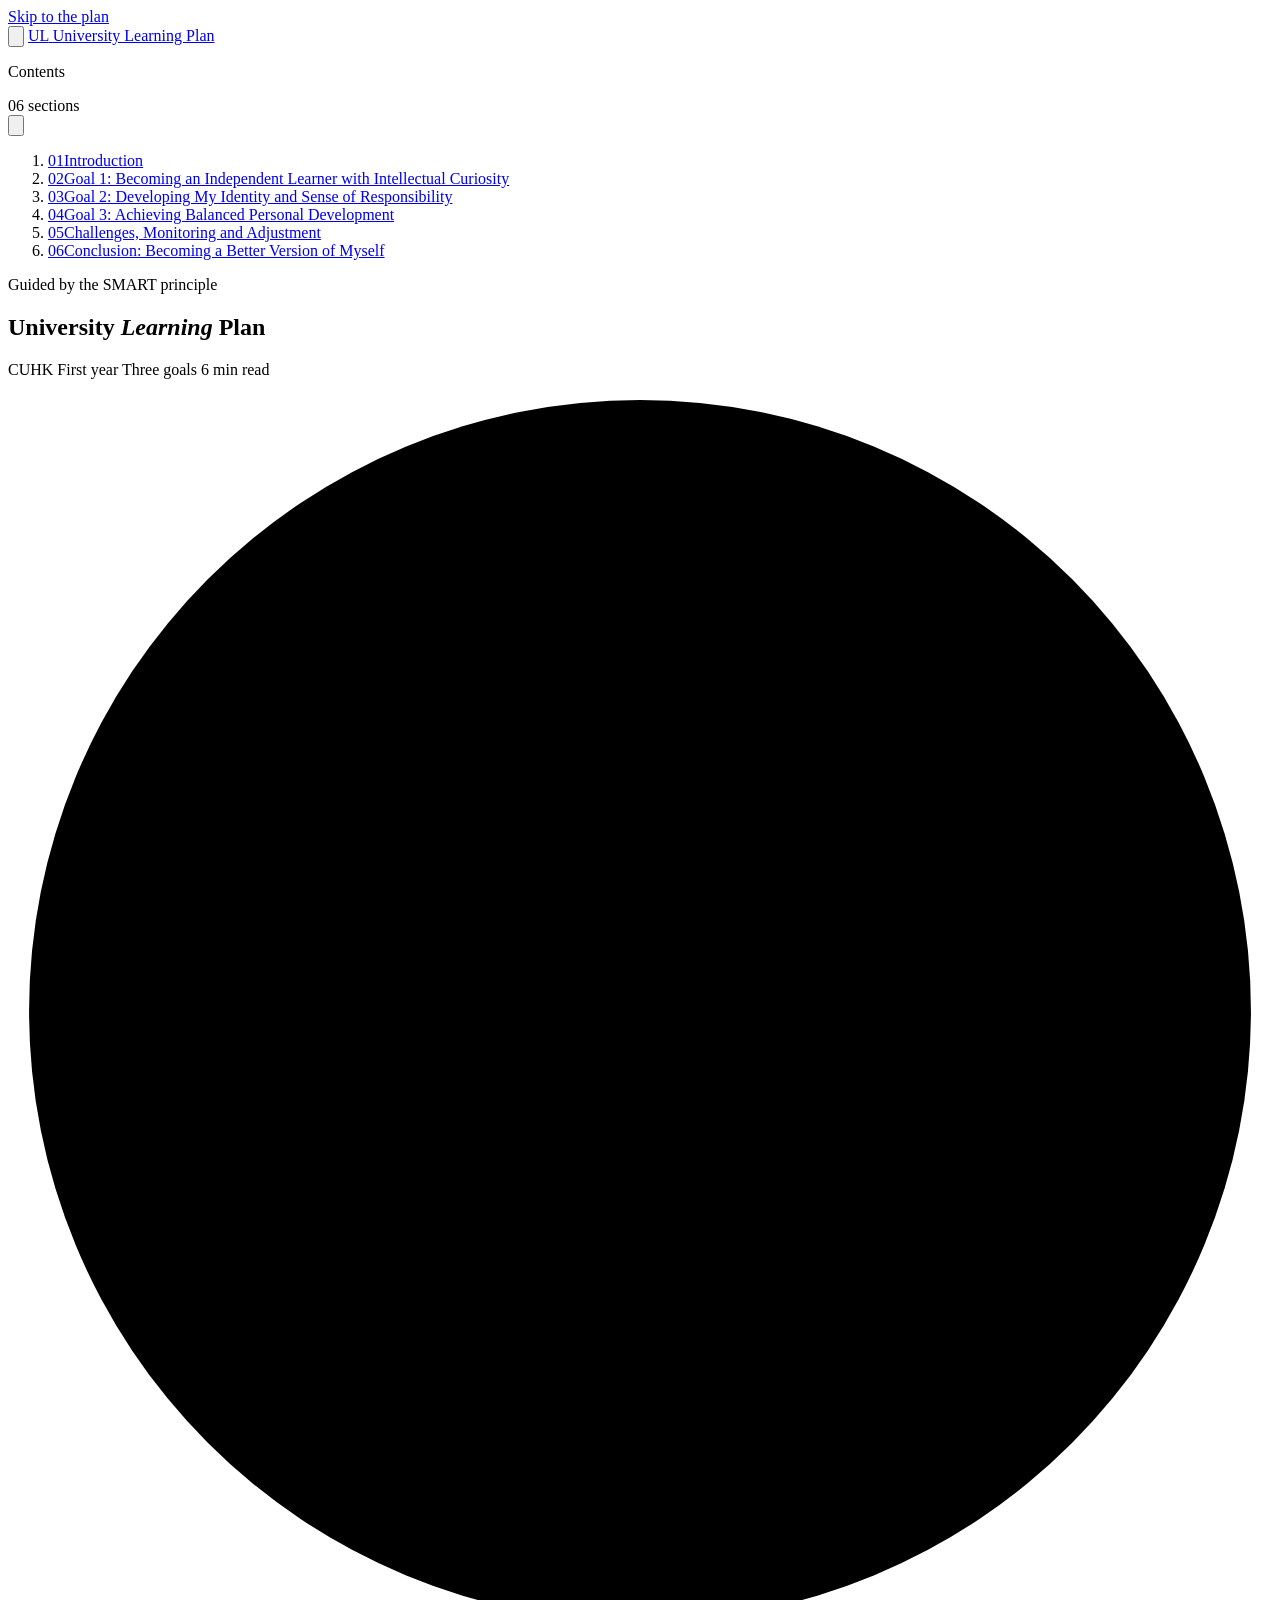
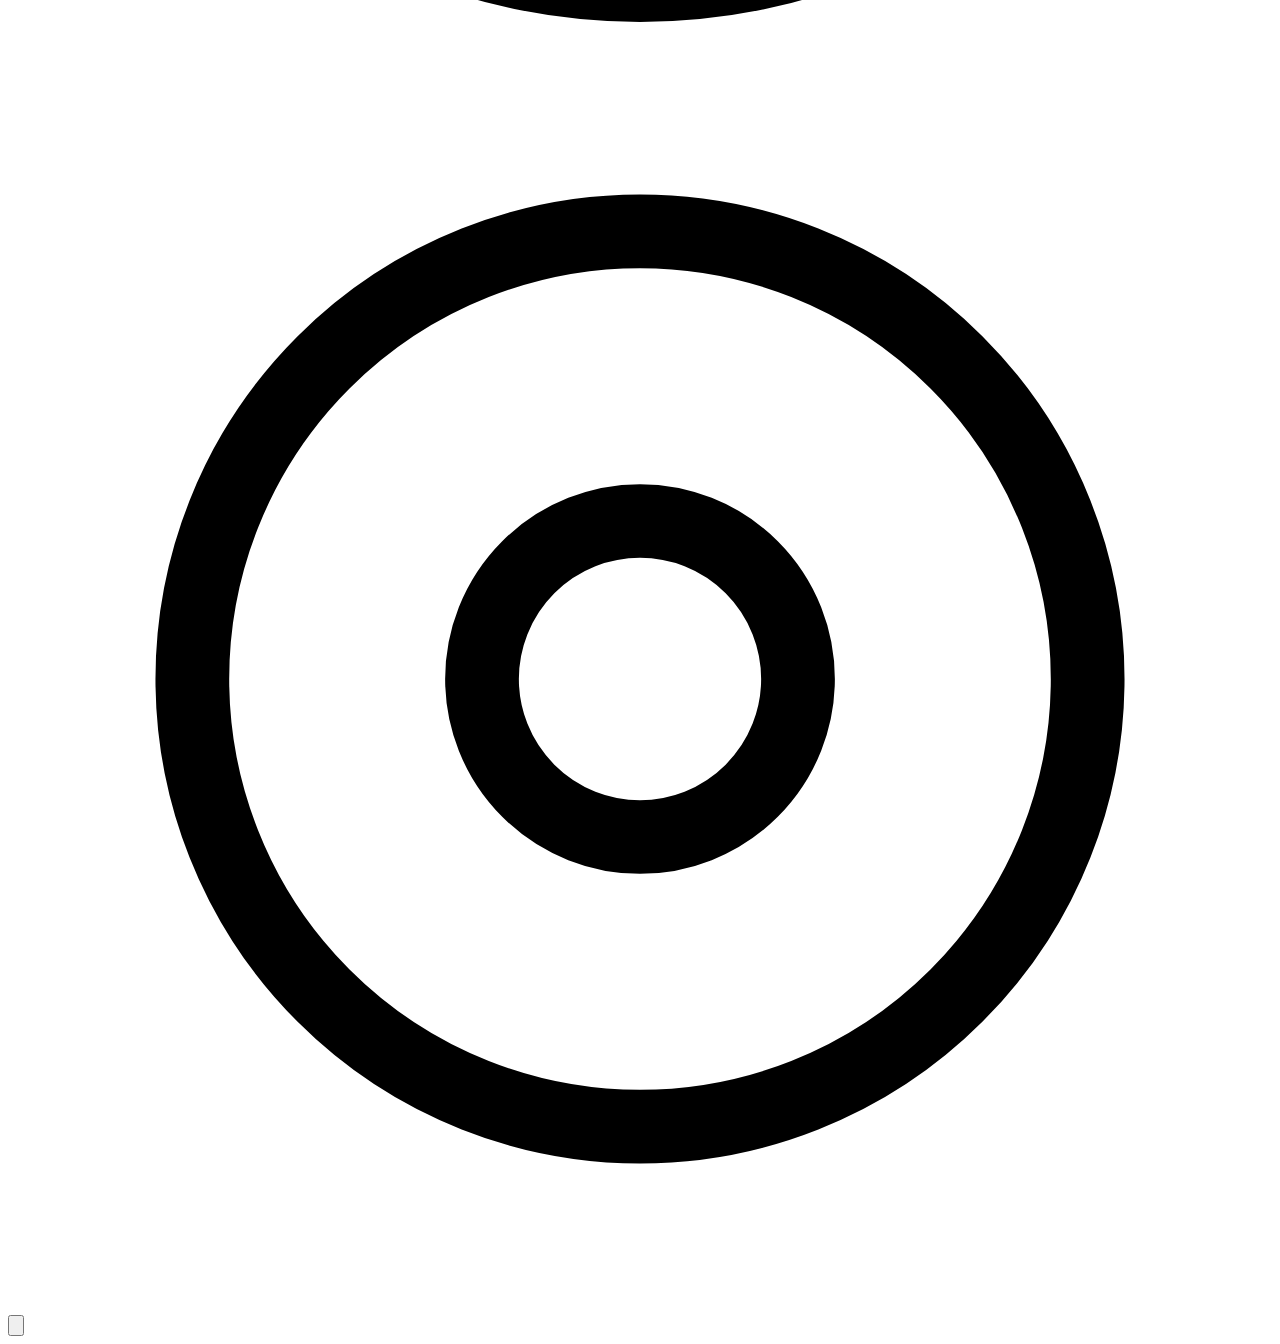
==== src/index.template.html @ 6b987682 "Add files via upload" ====
<!doctype html>
<html lang="en">
<head>
  <meta charset="utf-8">
  <meta name="viewport" content="width=device-width, initial-scale=1">
  <title>University Learning Plan — Interactive Edition</title>
  <meta name="description" content="An interactive reading of a first-year CUHK university learning plan, guided by the SMART principle.">
  <link rel="icon" href="assets/favicon.svg" type="image/svg+xml">
  <link rel="stylesheet" href="assets/styles.css">
  <script src="assets/app.js" defer></script>
</head>
<body>
  <a class="skip-link" href="#article">Skip to the plan</a>

  <header class="site-header">
    <button class="icon-btn nav-toggle" id="navToggle" type="button" aria-label="Open contents" aria-expanded="false" aria-controls="sidebar">
      <svg viewBox="0 0 24 24" fill="none" stroke="currentColor" stroke-width="1.6" stroke-linecap="round" aria-hidden="true">
        <path d="M4 7h16M4 12h16M4 17h16"/>
      </svg>
    </button>

    <a class="brand" href="#top" aria-label="University Learning Plan, back to top">
      <span class="brand-mark" aria-hidden="true">UL</span>
      <span class="brand-text">University Learning Plan</span>
    </a>
  </header>

  <div class="nav-scrim" id="navScrim"></div>

  <div class="layout">
    <aside class="sidebar" id="sidebar" aria-label="Contents">
      <div class="sidebar-head">
        <p class="eyebrow">Contents</p>
        <span class="sidebar-count">06 sections</span>
      </div>

      <button class="icon-btn sidebar-close" id="navClose" type="button" aria-label="Close contents">
        <svg viewBox="0 0 24 24" fill="none" stroke="currentColor" stroke-width="1.8" stroke-linecap="round" aria-hidden="true"><path d="m6 6 12 12M18 6 6 18"/></svg>
      </button>

      <nav aria-label="Sections">
        <ol class="nav">
          <li><a href="#introduction"><span class="i">01</span><span>Introduction</span></a></li>
          <li><a href="#goal-1"><span class="i">02</span><span>Goal 1: Becoming an Independent Learner with Intellectual Curiosity</span></a></li>
          <li><a href="#goal-2"><span class="i">03</span><span>Goal 2: Developing My Identity and Sense of Responsibility</span></a></li>
          <li><a href="#goal-3"><span class="i">04</span><span>Goal 3: Achieving Balanced Personal Development</span></a></li>
          <li><a href="#challenges"><span class="i">05</span><span>Challenges, Monitoring and Adjustment</span></a></li>
          <li><a href="#conclusion"><span class="i">06</span><span>Conclusion: Becoming a Better Version of Myself</span></a></li>
        </ol>
      </nav>
    </aside>

    <main class="main">
      <article class="article" id="article">
        <header class="hero" id="top">
          <p class="kicker">Guided by the SMART principle</p>
          <h1>University <em>Learning</em> Plan</h1>
          <div class="hero-meta">
            <span>CUHK</span>
            <span class="dot" aria-hidden="true"></span>
            <span>First year</span>
            <span class="dot" aria-hidden="true"></span>
            <span>Three goals</span>
            <span class="dot" aria-hidden="true"></span>
            <span data-readtime>6 min read</span>
          </div>
          <div class="hero-orbit" aria-hidden="true">
            <svg viewBox="0 0 240 240">
              <circle cx="120" cy="120" r="116"/>
              <circle cx="120" cy="120" r="86"/>
              <circle cx="120" cy="120" r="56"/>
              <circle cx="120" cy="120" r="26"/>
              <path d="M120 0v16M120 224v16M0 120h16M224 120h16"/>
            </svg>
          </div>
        </header>

        <!-- ARTICLE_CONTENT -->

        <div class="closing-rule" aria-hidden="true">
          <svg viewBox="0 0 24 24" fill="none" stroke="currentColor" stroke-width="1.4" stroke-linecap="round">
            <circle cx="12" cy="12" r="8.5"/>
            <circle cx="12" cy="12" r="3"/>
          </svg>
        </div>
      </article>
    </main>
  </div>

  <button class="to-top" id="toTop" type="button" aria-label="Back to top" title="Back to top">
    <svg viewBox="0 0 24 24" fill="none" stroke="currentColor" stroke-width="1.8" stroke-linecap="round" stroke-linejoin="round" aria-hidden="true">
      <path d="M12 19V5M6 11l6-6 6 6"/>
    </svg>
  </button>

  <dialog class="lightbox" id="lightbox" aria-label="Figure viewer">
    <div class="lb-bar">
      <span class="lb-title" id="lbTitle">Figure</span>
      <div class="lb-tools">
        <button class="icon-btn" id="lbZoomOut" type="button" aria-label="Zoom out" title="Zoom out">
          <svg viewBox="0 0 24 24" fill="none" stroke="currentColor" stroke-width="1.9" stroke-linecap="round" aria-hidden="true"><path d="M5 12h14"/></svg>
        </button>
        <span class="lb-scale" id="lbScale" aria-live="off">100%</span>
        <button class="icon-btn" id="lbZoomIn" type="button" aria-label="Zoom in" title="Zoom in">
          <svg viewBox="0 0 24 24" fill="none" stroke="currentColor" stroke-width="1.9" stroke-linecap="round" aria-hidden="true"><path d="M12 5v14M5 12h14"/></svg>
        </button>
        <button class="icon-btn" id="lbReset" type="button" aria-label="Reset zoom" title="Reset zoom">
          <svg viewBox="0 0 24 24" fill="none" stroke="currentColor" stroke-width="1.7" stroke-linecap="round" stroke-linejoin="round" aria-hidden="true">
            <path d="M4.5 10a7.5 7.5 0 1 1 2 6.4"/>
            <path d="M4 5v5h5"/>
          </svg>
        </button>
        <button class="icon-btn" id="lbClose" type="button" aria-label="Close viewer" title="Close (Esc)" autofocus>
          <svg viewBox="0 0 24 24" fill="none" stroke="currentColor" stroke-width="1.9" stroke-linecap="round" aria-hidden="true"><path d="m6 6 12 12M18 6 6 18"/></svg>
        </button>
      </div>
    </div>

    <div class="lb-stage" id="lbStage">
      <img id="lbImage" alt="Figure preview">
    </div>

    <div class="lb-foot">
      <span>Drag to pan · Scroll to zoom · Double-click to toggle zoom</span>
      <span><kbd>Esc</kbd> to close</span>
    </div>
  </dialog>
</body>
</html>
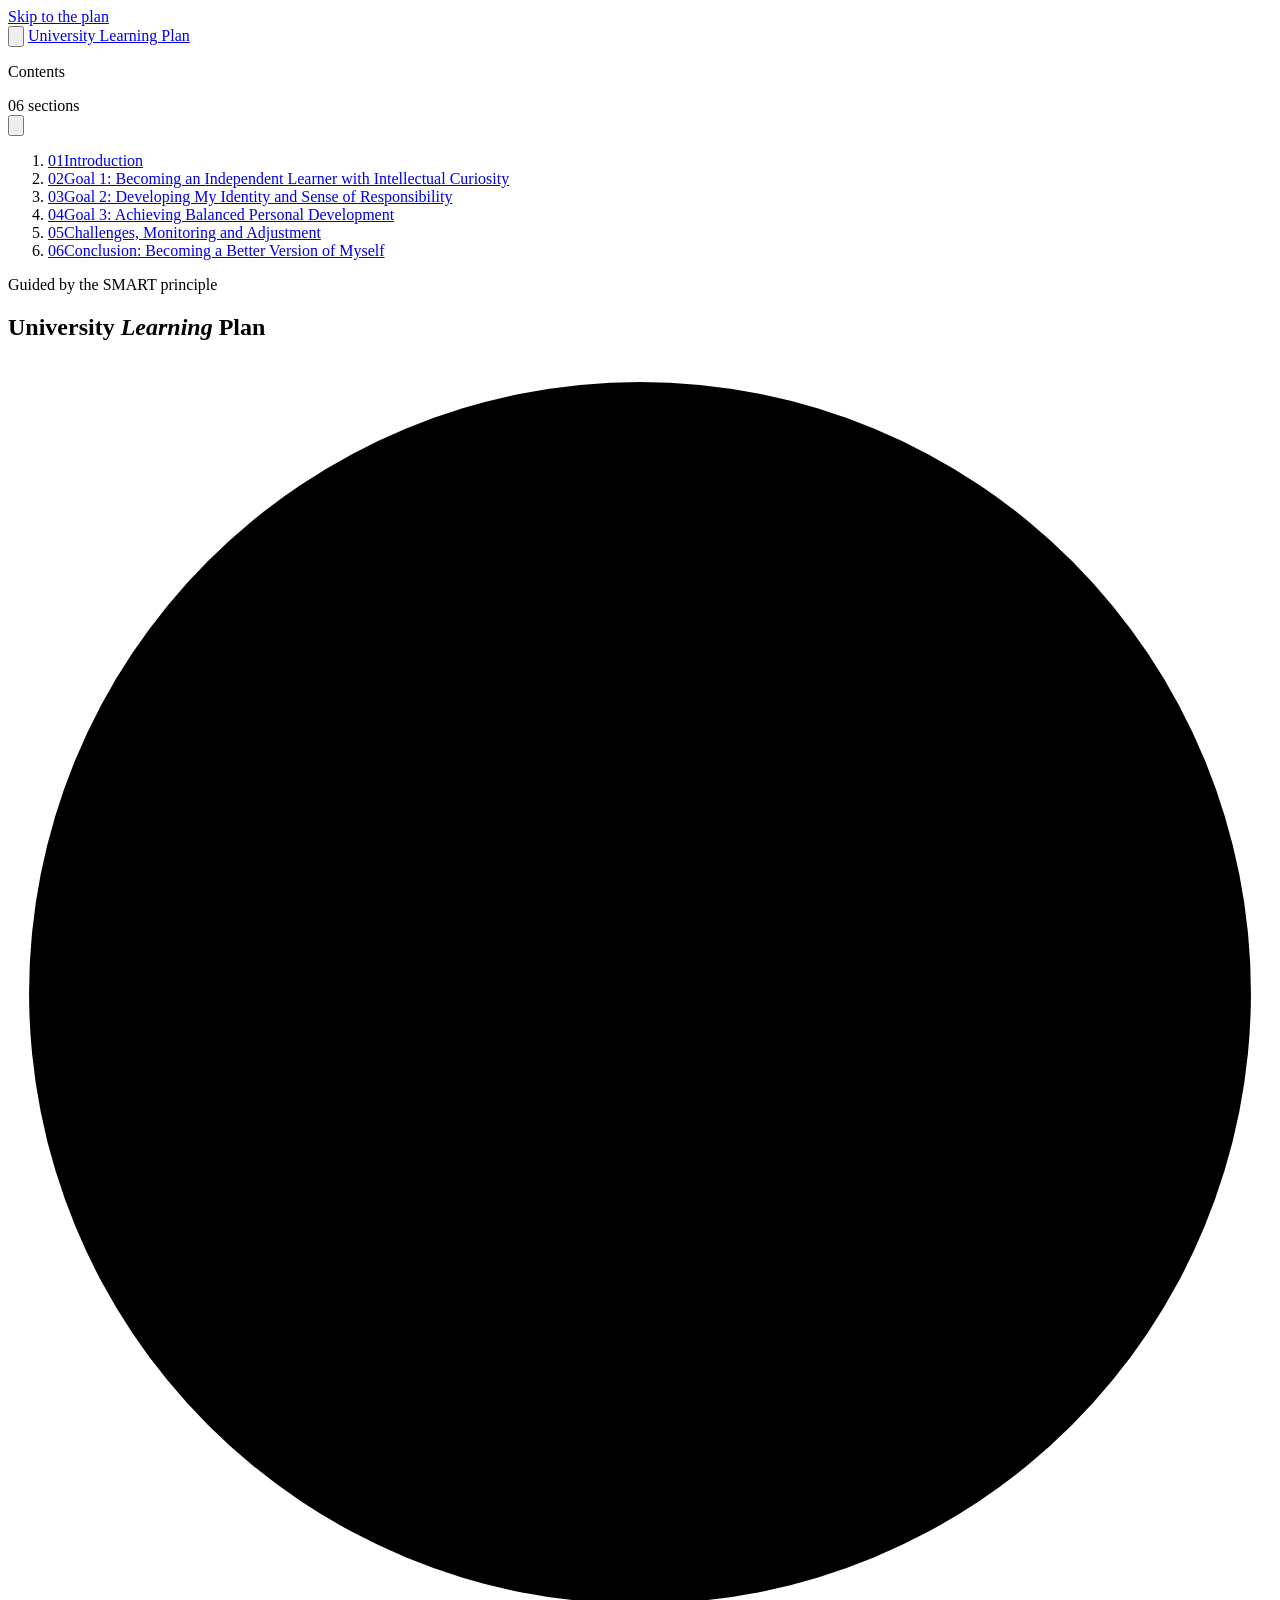
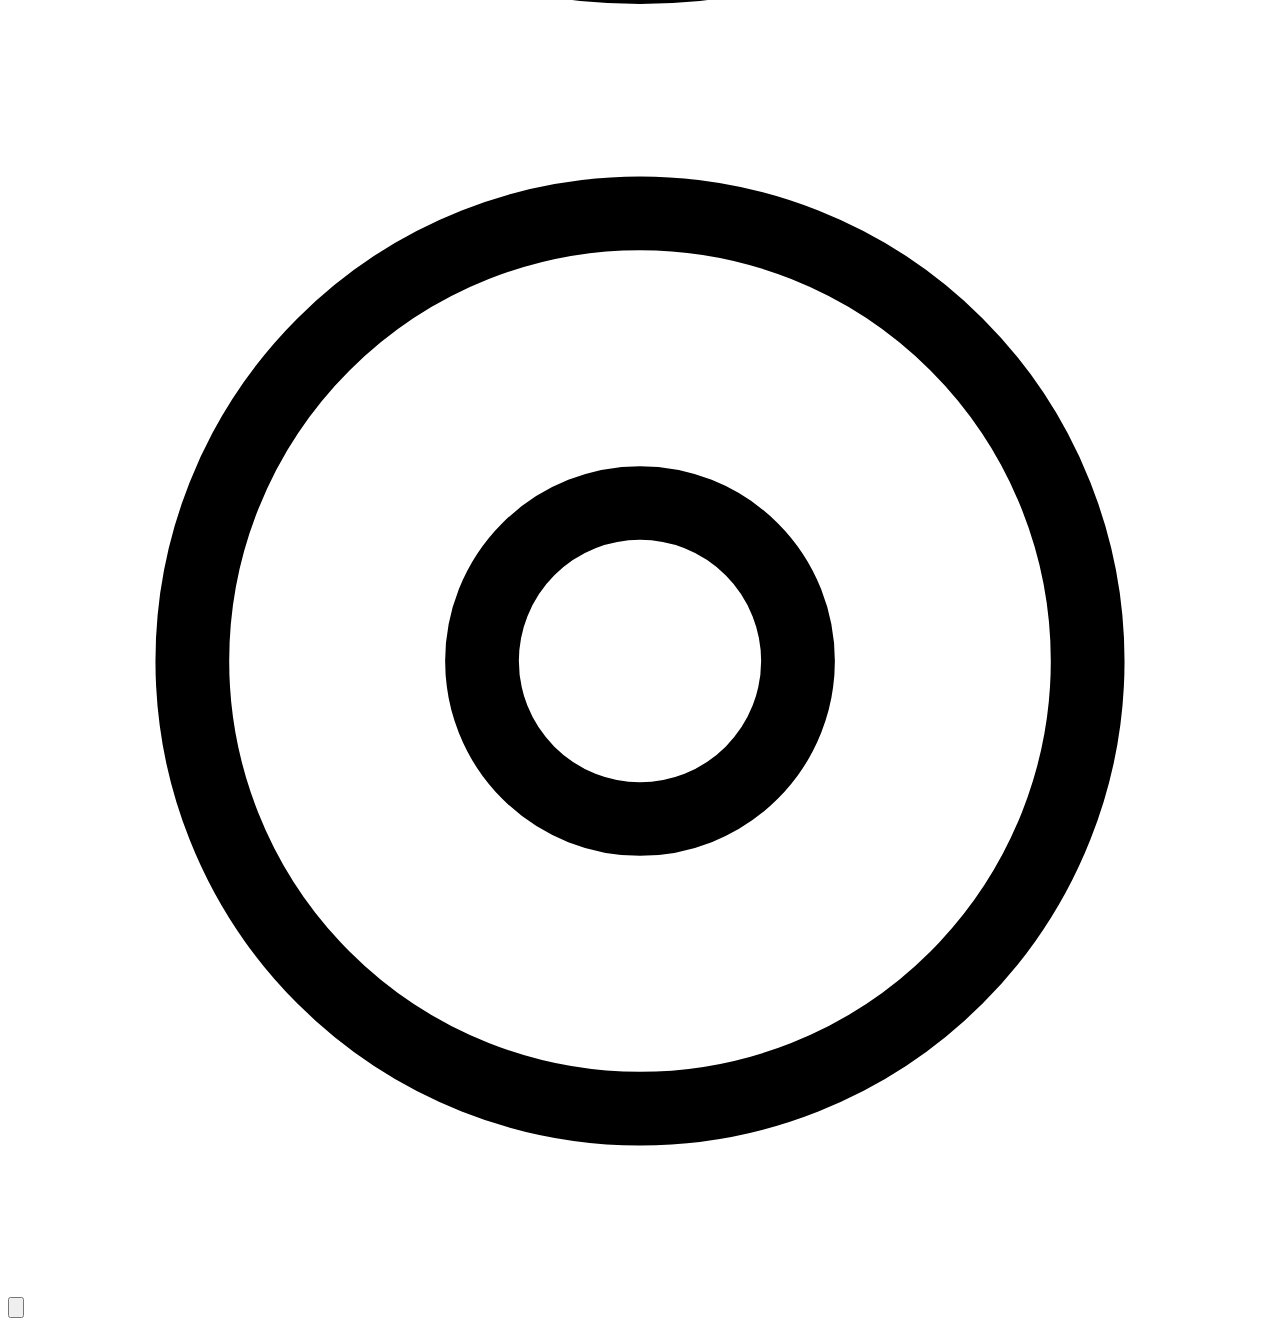
==== commit 9a9ac780: "Add files via upload" ====
--- a/src/index.template.html
+++ b/src/index.template.html
@@ -20,7 +20,6 @@
     </button>
 
     <a class="brand" href="#top" aria-label="University Learning Plan, back to top">
-      <span class="brand-mark" aria-hidden="true">UL</span>
       <span class="brand-text">University Learning Plan</span>
     </a>
   </header>
@@ -55,15 +54,6 @@
         <header class="hero" id="top">
           <p class="kicker">Guided by the SMART principle</p>
           <h1>University <em>Learning</em> Plan</h1>
-          <div class="hero-meta">
-            <span>CUHK</span>
-            <span class="dot" aria-hidden="true"></span>
-            <span>First year</span>
-            <span class="dot" aria-hidden="true"></span>
-            <span>Three goals</span>
-            <span class="dot" aria-hidden="true"></span>
-            <span data-readtime>6 min read</span>
-          </div>
           <div class="hero-orbit" aria-hidden="true">
             <svg viewBox="0 0 240 240">
               <circle cx="120" cy="120" r="116"/>
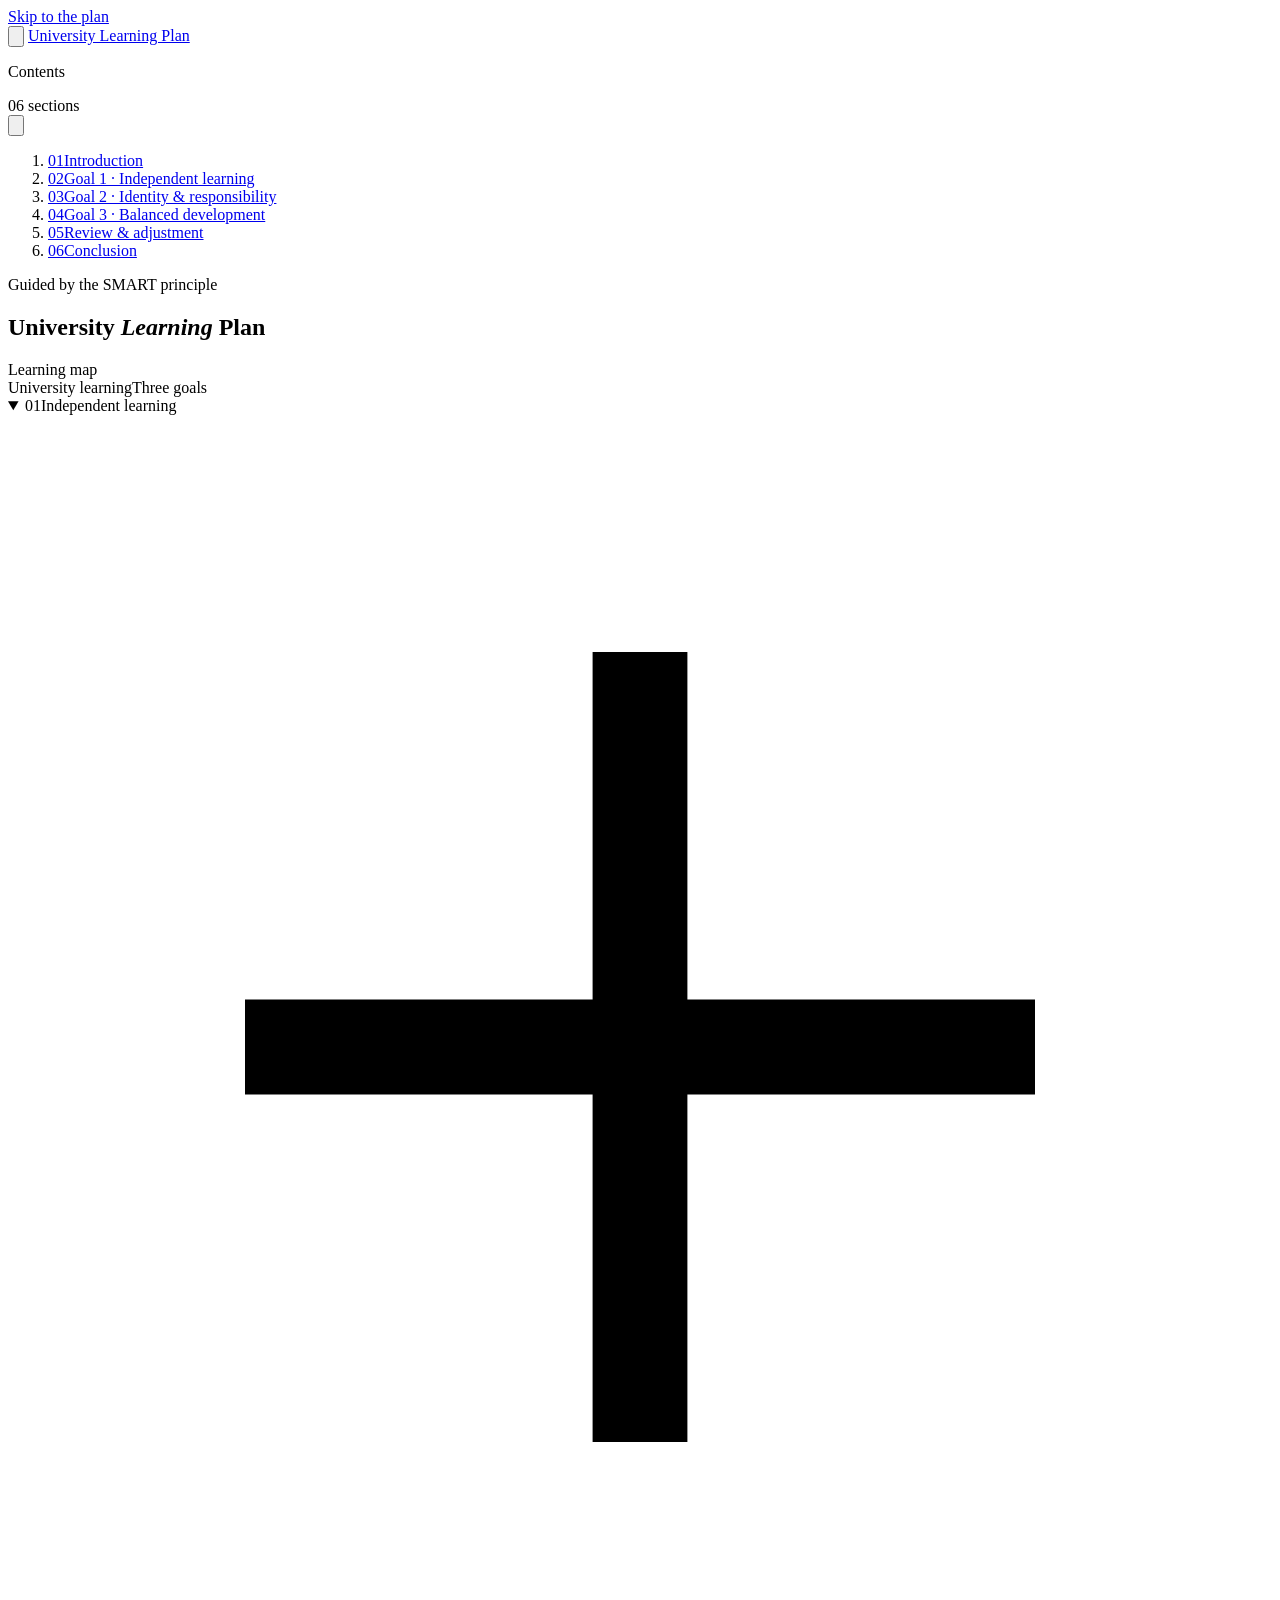
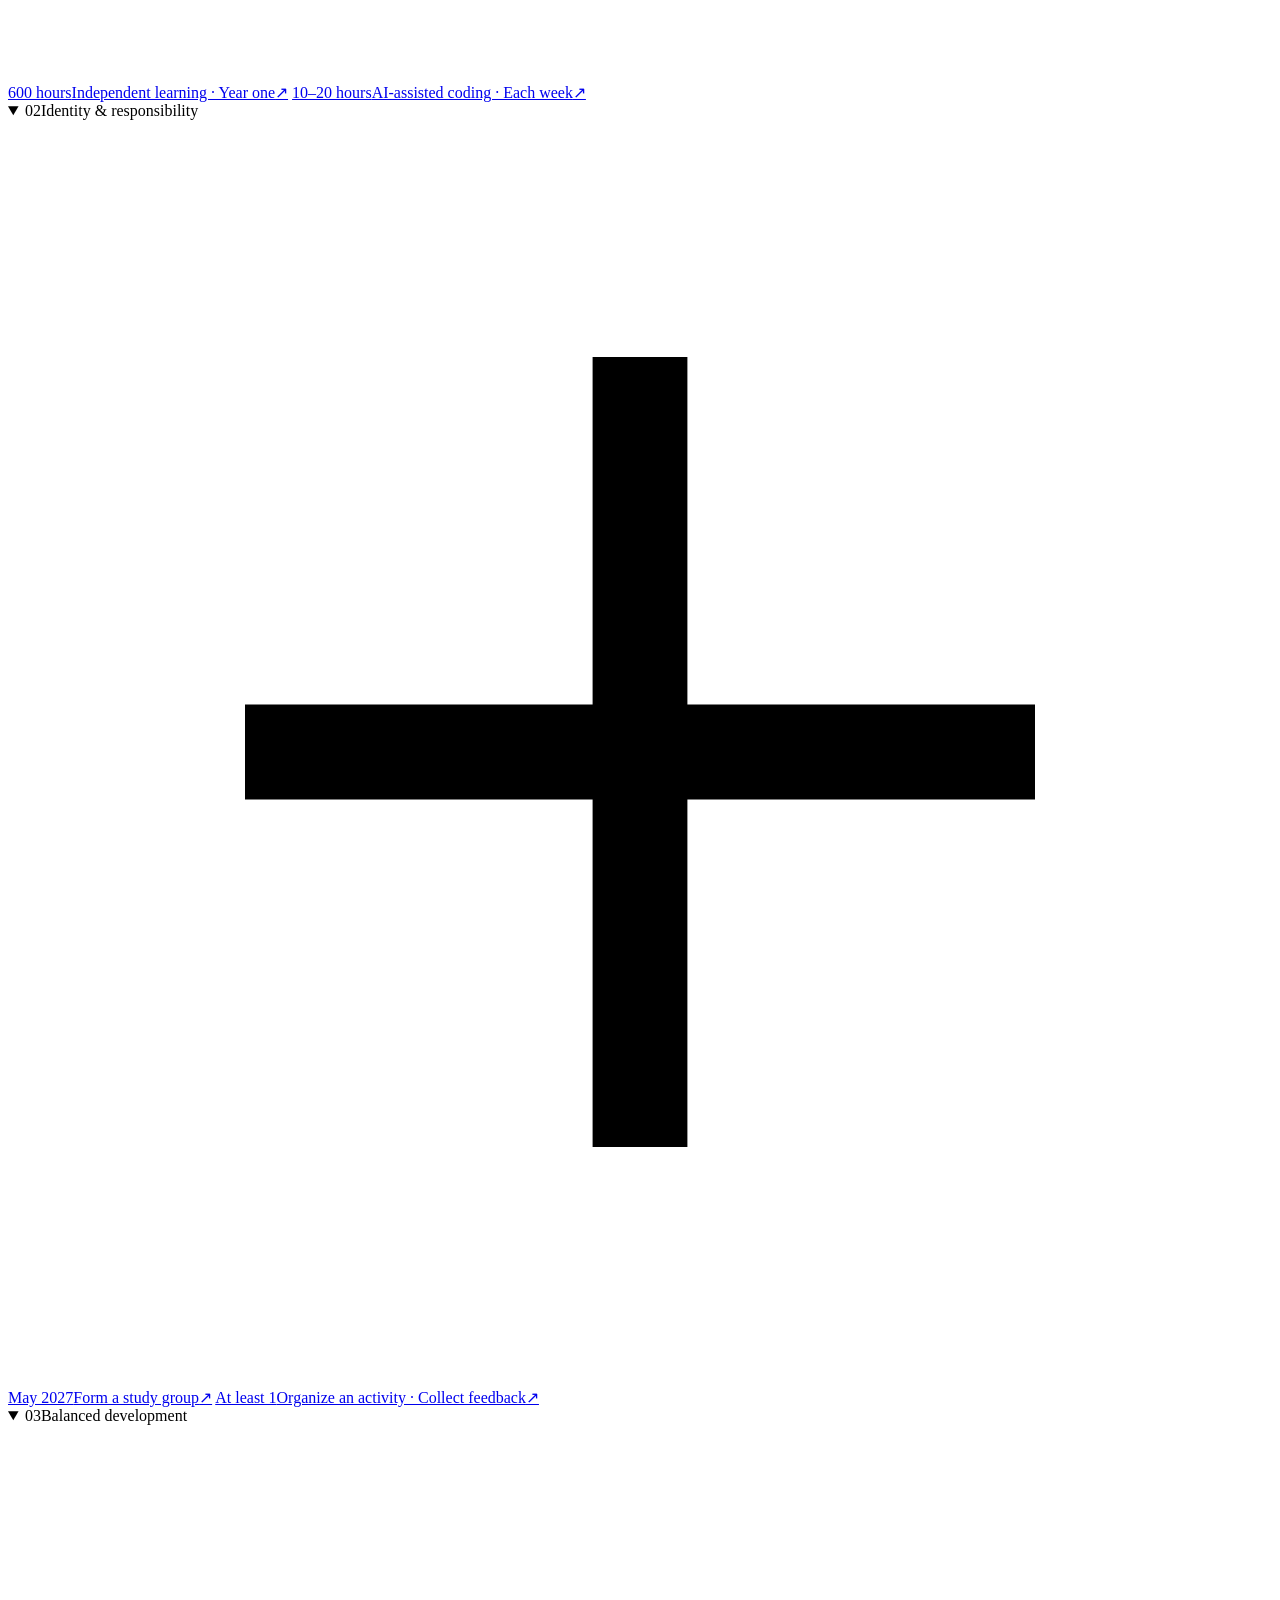
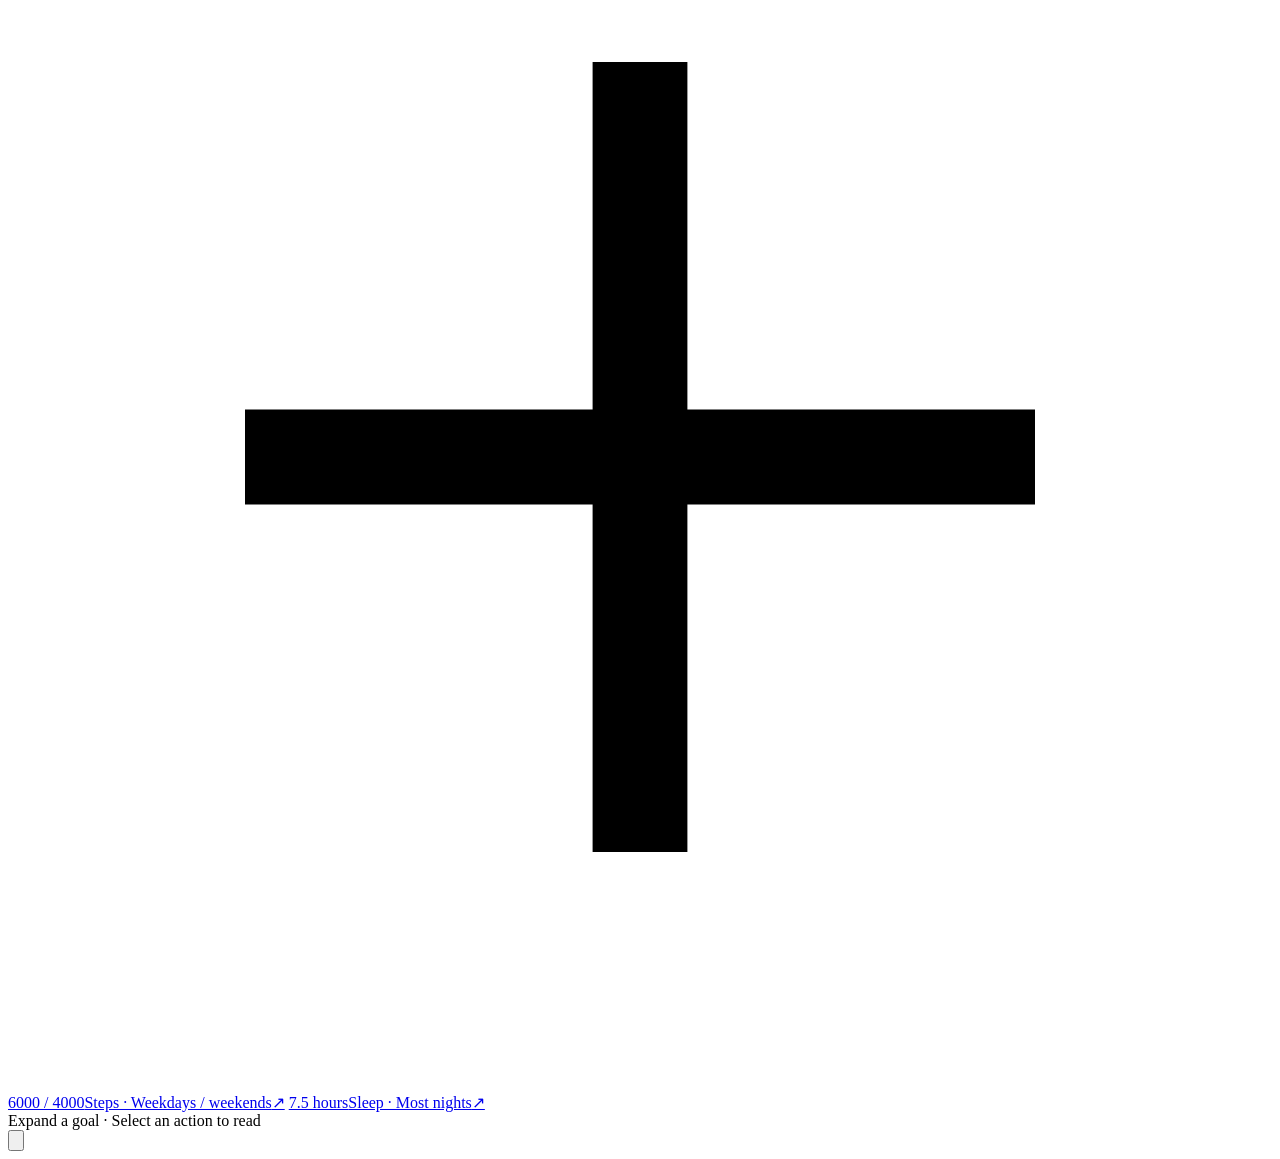
==== commit 401d6cb0: "Add files via upload" ====
--- a/src/index.template.html
+++ b/src/index.template.html
@@ -1,119 +1,168 @@
-<!doctype html>
-<html lang="en">
-<head>
-  <meta charset="utf-8">
-  <meta name="viewport" content="width=device-width, initial-scale=1">
-  <title>University Learning Plan — Interactive Edition</title>
-  <meta name="description" content="An interactive reading of a first-year CUHK university learning plan, guided by the SMART principle.">
-  <link rel="icon" href="assets/favicon.svg" type="image/svg+xml">
-  <link rel="stylesheet" href="assets/styles.css">
-  <script src="assets/app.js" defer></script>
-</head>
-<body>
-  <a class="skip-link" href="#article">Skip to the plan</a>
-
-  <header class="site-header">
-    <button class="icon-btn nav-toggle" id="navToggle" type="button" aria-label="Open contents" aria-expanded="false" aria-controls="sidebar">
-      <svg viewBox="0 0 24 24" fill="none" stroke="currentColor" stroke-width="1.6" stroke-linecap="round" aria-hidden="true">
-        <path d="M4 7h16M4 12h16M4 17h16"/>
-      </svg>
-    </button>
-
-    <a class="brand" href="#top" aria-label="University Learning Plan, back to top">
-      <span class="brand-text">University Learning Plan</span>
-    </a>
-  </header>
-
-  <div class="nav-scrim" id="navScrim"></div>
-
-  <div class="layout">
-    <aside class="sidebar" id="sidebar" aria-label="Contents">
-      <div class="sidebar-head">
-        <p class="eyebrow">Contents</p>
-        <span class="sidebar-count">06 sections</span>
-      </div>
-
-      <button class="icon-btn sidebar-close" id="navClose" type="button" aria-label="Close contents">
-        <svg viewBox="0 0 24 24" fill="none" stroke="currentColor" stroke-width="1.8" stroke-linecap="round" aria-hidden="true"><path d="m6 6 12 12M18 6 6 18"/></svg>
-      </button>
-
-      <nav aria-label="Sections">
-        <ol class="nav">
-          <li><a href="#introduction"><span class="i">01</span><span>Introduction</span></a></li>
-          <li><a href="#goal-1"><span class="i">02</span><span>Goal 1: Becoming an Independent Learner with Intellectual Curiosity</span></a></li>
-          <li><a href="#goal-2"><span class="i">03</span><span>Goal 2: Developing My Identity and Sense of Responsibility</span></a></li>
-          <li><a href="#goal-3"><span class="i">04</span><span>Goal 3: Achieving Balanced Personal Development</span></a></li>
-          <li><a href="#challenges"><span class="i">05</span><span>Challenges, Monitoring and Adjustment</span></a></li>
-          <li><a href="#conclusion"><span class="i">06</span><span>Conclusion: Becoming a Better Version of Myself</span></a></li>
-        </ol>
-      </nav>
-    </aside>
-
-    <main class="main">
-      <article class="article" id="article">
-        <header class="hero" id="top">
-          <p class="kicker">Guided by the SMART principle</p>
-          <h1>University <em>Learning</em> Plan</h1>
-          <div class="hero-orbit" aria-hidden="true">
-            <svg viewBox="0 0 240 240">
-              <circle cx="120" cy="120" r="116"/>
-              <circle cx="120" cy="120" r="86"/>
-              <circle cx="120" cy="120" r="56"/>
-              <circle cx="120" cy="120" r="26"/>
-              <path d="M120 0v16M120 224v16M0 120h16M224 120h16"/>
-            </svg>
-          </div>
-        </header>
-
-        <!-- ARTICLE_CONTENT -->
-
-        <div class="closing-rule" aria-hidden="true">
-          <svg viewBox="0 0 24 24" fill="none" stroke="currentColor" stroke-width="1.4" stroke-linecap="round">
-            <circle cx="12" cy="12" r="8.5"/>
-            <circle cx="12" cy="12" r="3"/>
-          </svg>
-        </div>
-      </article>
-    </main>
-  </div>
-
-  <button class="to-top" id="toTop" type="button" aria-label="Back to top" title="Back to top">
-    <svg viewBox="0 0 24 24" fill="none" stroke="currentColor" stroke-width="1.8" stroke-linecap="round" stroke-linejoin="round" aria-hidden="true">
-      <path d="M12 19V5M6 11l6-6 6 6"/>
-    </svg>
-  </button>
-
-  <dialog class="lightbox" id="lightbox" aria-label="Figure viewer">
-    <div class="lb-bar">
-      <span class="lb-title" id="lbTitle">Figure</span>
-      <div class="lb-tools">
-        <button class="icon-btn" id="lbZoomOut" type="button" aria-label="Zoom out" title="Zoom out">
-          <svg viewBox="0 0 24 24" fill="none" stroke="currentColor" stroke-width="1.9" stroke-linecap="round" aria-hidden="true"><path d="M5 12h14"/></svg>
-        </button>
-        <span class="lb-scale" id="lbScale" aria-live="off">100%</span>
-        <button class="icon-btn" id="lbZoomIn" type="button" aria-label="Zoom in" title="Zoom in">
-          <svg viewBox="0 0 24 24" fill="none" stroke="currentColor" stroke-width="1.9" stroke-linecap="round" aria-hidden="true"><path d="M12 5v14M5 12h14"/></svg>
-        </button>
-        <button class="icon-btn" id="lbReset" type="button" aria-label="Reset zoom" title="Reset zoom">
-          <svg viewBox="0 0 24 24" fill="none" stroke="currentColor" stroke-width="1.7" stroke-linecap="round" stroke-linejoin="round" aria-hidden="true">
-            <path d="M4.5 10a7.5 7.5 0 1 1 2 6.4"/>
-            <path d="M4 5v5h5"/>
-          </svg>
-        </button>
-        <button class="icon-btn" id="lbClose" type="button" aria-label="Close viewer" title="Close (Esc)" autofocus>
-          <svg viewBox="0 0 24 24" fill="none" stroke="currentColor" stroke-width="1.9" stroke-linecap="round" aria-hidden="true"><path d="m6 6 12 12M18 6 6 18"/></svg>
-        </button>
-      </div>
-    </div>
-
-    <div class="lb-stage" id="lbStage">
-      <img id="lbImage" alt="Figure preview">
-    </div>
-
-    <div class="lb-foot">
-      <span>Drag to pan · Scroll to zoom · Double-click to toggle zoom</span>
-      <span><kbd>Esc</kbd> to close</span>
-    </div>
-  </dialog>
-</body>
-</html>
+<!doctype html>
+<html lang="en">
+<head>
+  <meta charset="utf-8">
+  <meta name="viewport" content="width=device-width, initial-scale=1">
+  <title>University Learning Plan — Interactive Edition</title>
+  <meta name="description" content="An interactive reading of a first-year CUHK university learning plan, guided by the SMART principle.">
+  <link rel="icon" href="assets/favicon.svg" type="image/svg+xml">
+  <script>
+    // File URLs cannot use font preloads (CORS), but the fonts still load via CSS.
+    if (location.protocol !== "file:") {
+      [
+        "assets/fonts/cormorant-garamond-normal.woff2",
+        "assets/fonts/cormorant-garamond-italic.woff2",
+        "assets/fonts/source-serif-4-normal.woff2",
+        "assets/fonts/inter-normal.woff2"
+      ].forEach((href) => {
+        const preload = document.createElement("link");
+        preload.rel = "preload";
+        preload.as = "font";
+        preload.type = "font/woff2";
+        preload.href = href;
+        preload.crossOrigin = "anonymous";
+        document.head.append(preload);
+      });
+    }
+  </script>
+  <link rel="stylesheet" href="assets/styles.css">
+  <link rel="stylesheet" href="assets/mindmap.css">
+  <script src="assets/app.js" defer></script>
+</head>
+<body>
+  <a class="skip-link" href="#article">Skip to the plan</a>
+
+  <header class="site-header">
+    <button class="icon-btn nav-toggle" id="navToggle" type="button" aria-label="Open contents" aria-expanded="false" aria-controls="sidebar">
+      <svg viewBox="0 0 24 24" fill="none" stroke="currentColor" stroke-width="1.6" stroke-linecap="round" aria-hidden="true">
+        <path d="M4 7h16M4 12h16M4 17h16"/>
+      </svg>
+    </button>
+
+    <a class="brand" href="#top" aria-label="University Learning Plan, back to top">
+      <span class="brand-text">University Learning Plan</span>
+    </a>
+  </header>
+
+  <div class="nav-scrim" id="navScrim" aria-hidden="true"></div>
+
+  <div class="layout">
+    <aside class="sidebar" id="sidebar" aria-label="Contents">
+      <div class="sidebar-head">
+        <p class="eyebrow">Contents</p>
+        <span class="sidebar-count">06 sections</span>
+      </div>
+
+      <button class="icon-btn sidebar-close" id="navClose" type="button" aria-label="Close contents">
+        <svg viewBox="0 0 24 24" fill="none" stroke="currentColor" stroke-width="1.8" stroke-linecap="round" aria-hidden="true"><path d="m6 6 12 12M18 6 6 18"/></svg>
+      </button>
+
+      <nav aria-label="Sections">
+        <ol class="nav">
+          <li><a href="#introduction"><span class="i">01</span><span>Introduction</span></a></li>
+          <li><a href="#goal-1"><span class="i">02</span><span>Goal 1 · Independent learning</span></a></li>
+          <li><a href="#goal-2"><span class="i">03</span><span>Goal 2 · Identity &amp; responsibility</span></a></li>
+          <li><a href="#goal-3"><span class="i">04</span><span>Goal 3 · Balanced development</span></a></li>
+          <li><a href="#challenges"><span class="i">05</span><span>Review &amp; adjustment</span></a></li>
+          <li><a href="#conclusion"><span class="i">06</span><span>Conclusion</span></a></li>
+        </ol>
+      </nav>
+    </aside>
+
+    <main class="main">
+      <article class="article" id="article">
+        <header class="hero" id="top">
+          <p class="kicker">Guided by the SMART principle</p>
+          <h1 class="hero-title">
+            <span class="line">University</span>
+            <span class="line line--offset"><em>Learning</em> Plan</span>
+          </h1>
+          <nav class="mindmap" aria-label="Learning mind map">
+            <div class="mindmap-heading">
+              <span>Learning map</span>
+              <button class="map-replay" type="button" aria-label="Replay mind map animation" hidden>
+                <svg viewBox="0 0 20 20" fill="none" stroke="currentColor" stroke-width="1.2" aria-hidden="true"><path d="M4 7a6 6 0 1 1-.1 5M4 3v4h4"/></svg>
+                <span>Replay</span>
+              </button>
+            </div>
+            <div class="mindmap-layout">
+              <div class="mindmap-root"><span class="root-title">University learning</span><span class="root-caption">Three goals</span></div>
+              <div class="mindmap-tree">
+                <details class="mindmap-branch" open>
+                  <summary><span class="branch-number">01</span><span class="branch-name">Independent learning</span><svg class="branch-toggle" viewBox="0 0 16 16" fill="none" stroke="currentColor" stroke-width="1.2" aria-hidden="true"><path d="M3 8h10"/><path d="M8 3v10"/></svg></summary>
+                  <div class="branch-panel">
+                  <div class="branch-leaves">
+                    <a href="#goal-1"><span class="leaf-value">600 hours</span><span class="leaf-label">Independent learning · Year one</span><span class="leaf-arrow" aria-hidden="true">↗</span></a>
+                    <a href="#goal-1"><span class="leaf-value">10–20 hours</span><span class="leaf-label">AI-assisted coding · Each week</span><span class="leaf-arrow" aria-hidden="true">↗</span></a>
+                  </div>
+                  </div>
+                </details>
+                <details class="mindmap-branch" open>
+                  <summary><span class="branch-number">02</span><span class="branch-name">Identity &amp; responsibility</span><svg class="branch-toggle" viewBox="0 0 16 16" fill="none" stroke="currentColor" stroke-width="1.2" aria-hidden="true"><path d="M3 8h10"/><path d="M8 3v10"/></svg></summary>
+                  <div class="branch-panel">
+                  <div class="branch-leaves">
+                    <a href="#goal-2"><span class="leaf-value">May 2027</span><span class="leaf-label">Form a study group</span><span class="leaf-arrow" aria-hidden="true">↗</span></a>
+                    <a href="#goal-2"><span class="leaf-value">At least 1</span><span class="leaf-label">Organize an activity · Collect feedback</span><span class="leaf-arrow" aria-hidden="true">↗</span></a>
+                  </div>
+                  </div>
+                </details>
+                <details class="mindmap-branch" open>
+                  <summary><span class="branch-number">03</span><span class="branch-name">Balanced development</span><svg class="branch-toggle" viewBox="0 0 16 16" fill="none" stroke="currentColor" stroke-width="1.2" aria-hidden="true"><path d="M3 8h10"/><path d="M8 3v10"/></svg></summary>
+                  <div class="branch-panel">
+                  <div class="branch-leaves">
+                    <a href="#goal-3"><span class="leaf-value">6000 / 4000</span><span class="leaf-label">Steps · Weekdays / weekends</span><span class="leaf-arrow" aria-hidden="true">↗</span></a>
+                    <a href="#goal-3"><span class="leaf-value">7.5 hours</span><span class="leaf-label">Sleep · Most nights</span><span class="leaf-arrow" aria-hidden="true">↗</span></a>
+                  </div>
+                  </div>
+                </details>
+              </div>
+            </div>
+            <div class="mindmap-hint">Expand a goal · Select an action to read</div>
+          </nav>
+        </header>
+
+        <!-- ARTICLE_CONTENT -->
+      </article>
+    </main>
+  </div>
+
+  <button class="to-top" id="toTop" type="button" aria-label="Back to top" title="Back to top">
+    <svg viewBox="0 0 24 24" fill="none" stroke="currentColor" stroke-width="1.8" stroke-linecap="round" stroke-linejoin="round" aria-hidden="true">
+      <path d="M12 19V5M6 11l6-6 6 6"/>
+    </svg>
+  </button>
+
+  <dialog class="lightbox" id="lightbox" aria-label="Figure viewer">
+    <div class="lb-bar">
+      <span class="lb-title" id="lbTitle">Figure</span>
+      <div class="lb-tools">
+        <button class="icon-btn" id="lbZoomOut" type="button" aria-label="Zoom out" title="Zoom out">
+          <svg viewBox="0 0 24 24" fill="none" stroke="currentColor" stroke-width="1.9" stroke-linecap="round" aria-hidden="true"><path d="M5 12h14"/></svg>
+        </button>
+        <span class="lb-scale" id="lbScale" aria-live="off">100%</span>
+        <button class="icon-btn" id="lbZoomIn" type="button" aria-label="Zoom in" title="Zoom in">
+          <svg viewBox="0 0 24 24" fill="none" stroke="currentColor" stroke-width="1.9" stroke-linecap="round" aria-hidden="true"><path d="M12 5v14M5 12h14"/></svg>
+        </button>
+        <button class="icon-btn" id="lbReset" type="button" aria-label="Reset zoom" title="Reset zoom">
+          <svg viewBox="0 0 24 24" fill="none" stroke="currentColor" stroke-width="1.7" stroke-linecap="round" stroke-linejoin="round" aria-hidden="true">
+            <path d="M4.5 10a7.5 7.5 0 1 1 2 6.4"/>
+            <path d="M4 5v5h5"/>
+          </svg>
+        </button>
+        <button class="icon-btn" id="lbClose" type="button" aria-label="Close viewer" title="Close (Esc)" autofocus>
+          <svg viewBox="0 0 24 24" fill="none" stroke="currentColor" stroke-width="1.9" stroke-linecap="round" aria-hidden="true"><path d="m6 6 12 12M18 6 6 18"/></svg>
+        </button>
+      </div>
+    </div>
+
+    <div class="lb-stage" id="lbStage">
+      <img id="lbImage" alt="Figure preview">
+    </div>
+
+    <div class="lb-foot">
+      <span>Drag to pan · Scroll to zoom · Double-click to toggle zoom</span>
+      <span><kbd>Esc</kbd> to close</span>
+    </div>
+  </dialog>
+</body>
+</html>
